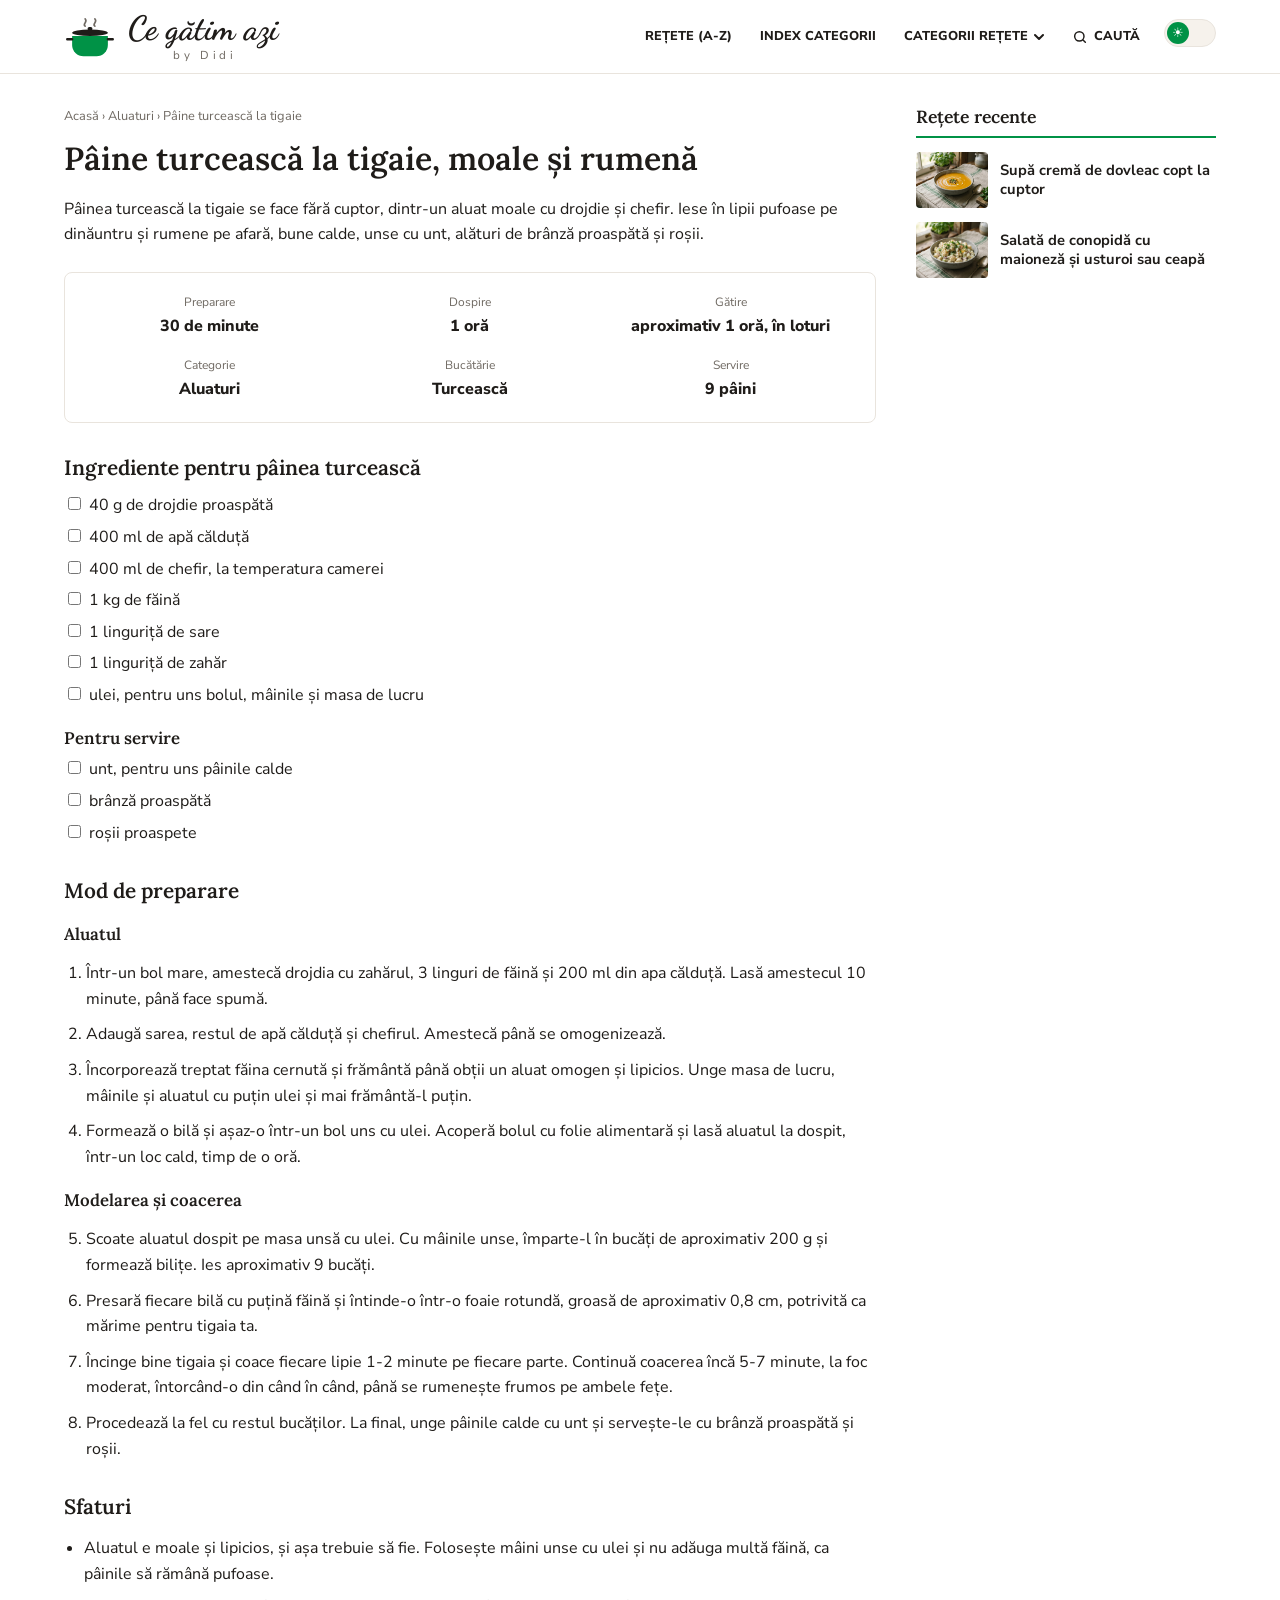
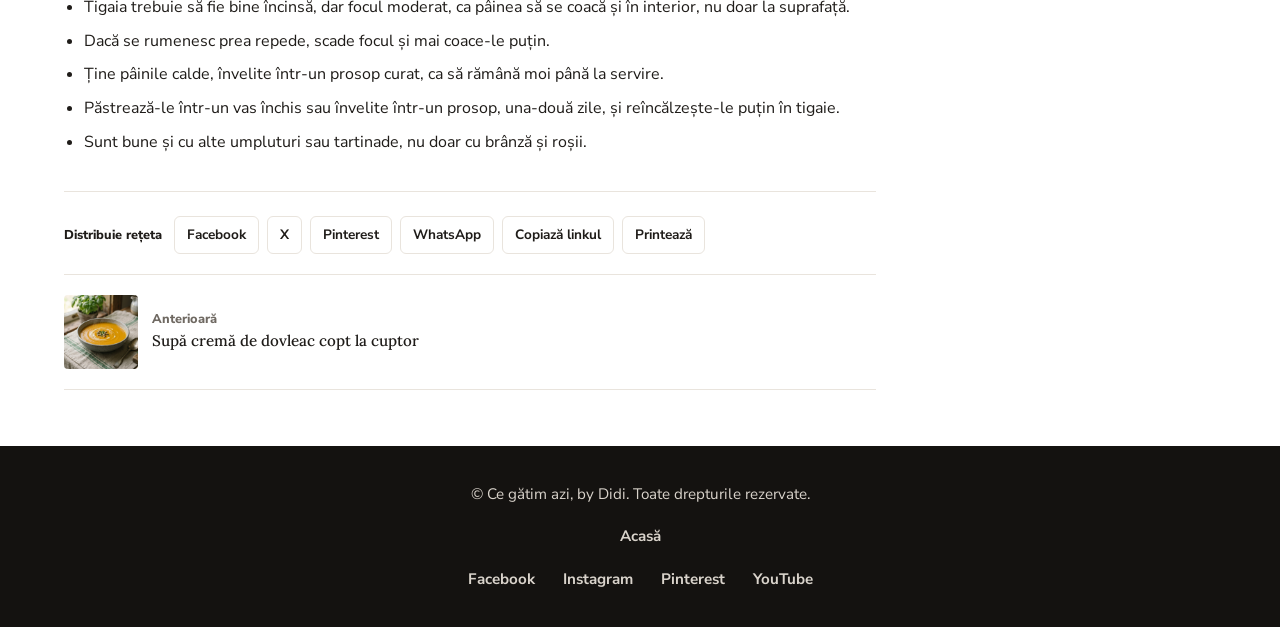
==== paine-turceasca-la-tigaie.html @ 715962a1 "Add files via upload" ====
<!DOCTYPE html>
<html lang="ro">
<head>
<meta charset="utf-8">
<meta name="viewport" content="width=device-width, initial-scale=1, viewport-fit=cover">
<title>Pâine turcească la tigaie, moale și rumenă, by Didi</title>
<meta name="description" content="Pâine turcească la tigaie, din aluat cu drojdie și chefir: lipii moi, pufoase și rumene, fără cuptor, bune cu brânză proaspătă și roșii.">
<link rel="canonical" href="https://didiyum.github.io/paine-turceasca-la-tigaie">
<meta property="og:type" content="article">
<meta property="og:title" content="Pâine turcească la tigaie, moale și rumenă">
<meta property="og:description" content="Pâine turcească la tigaie, din aluat cu drojdie și chefir: lipii moi, pufoase și rumene, fără cuptor, bune cu brânză proaspătă și roșii.">
<meta property="og:image" content="https://didiyum.github.io/img/paine-turceasca-la-tigaie.jpg">
<meta property="og:url" content="https://didiyum.github.io/paine-turceasca-la-tigaie">
<script type="application/ld+json">{"@context": "https://schema.org", "@type": "Recipe", "name": "Pâine turcească la tigaie, moale și rumenă", "image": ["https://didiyum.github.io/img/paine-turceasca-la-tigaie.jpg", "https://didiyum.github.io/img/aluat-de-paine-dospit.jpg", "https://didiyum.github.io/img/paine-turceasca-cu-branza-si-rosii.jpg"], "description": "Pâine turcească la tigaie, din aluat cu drojdie și chefir: lipii moi, pufoase și rumene, fără cuptor, bune cu brânză proaspătă și roșii.", "prepTime": "PT30M", "cookTime": "PT1H", "totalTime": "PT2H30M", "recipeYield": "9 pâini", "recipeCategory": "Aluaturi", "recipeCuisine": "Turcească", "recipeIngredient": ["40 g de drojdie proaspătă", "400 ml de apă călduță", "400 ml de chefir, la temperatura camerei", "1 kg de făină", "1 linguriță de sare", "1 linguriță de zahăr", "ulei, pentru uns bolul, mâinile și masa de lucru"], "recipeInstructions": [{"@type": "HowToStep", "text": "Într-un bol mare, amestecă drojdia cu zahărul, 3 linguri de făină și 200 ml din apa călduță. Lasă amestecul 10 minute, până face spumă."}, {"@type": "HowToStep", "text": "Adaugă sarea, restul de apă călduță și chefirul. Amestecă până se omogenizează."}, {"@type": "HowToStep", "text": "Încorporează treptat făina cernută și frământă până obții un aluat omogen și lipicios. Unge masa de lucru, mâinile și aluatul cu puțin ulei și mai frământă-l puțin."}, {"@type": "HowToStep", "text": "Formează o bilă și așaz-o într-un bol uns cu ulei. Acoperă bolul cu folie alimentară și lasă aluatul la dospit, într-un loc cald, timp de o oră."}, {"@type": "HowToStep", "text": "Scoate aluatul dospit pe masa unsă cu ulei. Cu mâinile unse, împarte-l în bucăți de aproximativ 200 g și formează bilițe. Ies aproximativ 9 bucăți."}, {"@type": "HowToStep", "text": "Presară fiecare bilă cu puțină făină și întinde-o într-o foaie rotundă, groasă de aproximativ 0,8 cm, potrivită ca mărime pentru tigaia ta."}, {"@type": "HowToStep", "text": "Încinge bine tigaia și coace fiecare lipie 1-2 minute pe fiecare parte. Continuă coacerea încă 5-7 minute, la foc moderat, întorcând-o din când în când, până se rumenește frumos pe ambele fețe."}, {"@type": "HowToStep", "text": "Procedează la fel cu restul bucăților. La final, unge pâinile calde cu unt și servește-le cu brânză proaspătă și roșii."}]}</script>
<!-- Google Analytics (GA4): la publicarea pe GitHub înlocuiește G-XXXXXXXXXX cu ID-ul tău și scoate comentariul.
<script async src="https://www.googletagmanager.com/gtag/js?id=G-XXXXXXXXXX"></script>
<script>window.dataLayer=window.dataLayer||[];function gtag(){dataLayer.push(arguments)}gtag('js',new Date());gtag('config','G-XXXXXXXXXX');</script>
-->
<script>try{var t=localStorage.getItem("theme");if(t)document.documentElement.setAttribute("data-theme",t)}catch(e){}</script>
<link rel="preconnect" href="https://fonts.googleapis.com">
<link rel="preconnect" href="https://fonts.gstatic.com" crossorigin>
<link href="https://fonts.googleapis.com/css2?family=Dancing+Script:wght@700&family=Lora:wght@500;600&family=Nunito+Sans:wght@400;700;800&display=swap" rel="stylesheet">
<link rel="stylesheet" href="/style.css">
</head>
<body data-slug="paine-turceasca-la-tigaie">
<header class="site-header">
  <div class="bar">
    <a class="brand" href="/" aria-label="Ce gătim azi, by Didi – acasă">
      <svg class="pot" viewBox="0 0 64 56" aria-hidden="true"><path d="M26 15c-4-3 4-5 0-9M38 15c-4-3 4-5 0-9" fill="none" stroke="var(--muted)" stroke-width="2" stroke-linecap="round"/><rect x="29" y="16" width="6" height="4" rx="2" fill="var(--ink)"/><ellipse cx="32" cy="23" rx="22" ry="4" fill="var(--ink)"/><path d="M10 27h44v11a14 14 0 0 1-14 14H24A14 14 0 0 1 10 38z" fill="var(--pot)"/><path d="M10 31H4M54 31h6" stroke="var(--ink)" stroke-width="3" stroke-linecap="round"/></svg>
      <span class="brand-text"><span class="brand-title">Ce gătim azi</span><span class="brand-by">by Didi</span></span>
    </a>
    <button class="menu-btn" id="menuBtn" aria-expanded="false" aria-controls="nav" aria-label="Deschide meniul"><svg viewBox="0 0 24 24" fill="none" stroke="currentColor" stroke-width="2" stroke-linecap="round"><path d="M4 7h16M4 12h16M4 17h16"/></svg></button>
    <nav class="nav" id="nav" aria-label="Meniu principal">
      <ul>
        <li><a href="/">Rețete (A-Z)</a></li>
        <li><a href="/">Index categorii</a></li>
        <li class="has-sub">
          <button class="link" id="catBtn" aria-expanded="false" aria-controls="catSub">Categorii rețete <svg class="chev" viewBox="0 0 10 10" fill="none" stroke="currentColor" stroke-width="2" stroke-linecap="round" stroke-linejoin="round"><path d="M1 3l4 4 4-4"/></svg></button>
          <div class="sub" id="catSub"><a href="/">Supe și ciorbe</a><a href="/">Fel principal</a><a href="/">Garnituri</a><a href="/">Salate</a><a href="/">Deserturi</a><a href="/">Aluaturi</a></div>
        </li>
        <li><button class="link search-btn" id="searchBtn" aria-expanded="false" aria-controls="searchRow"><svg viewBox="0 0 24 24" fill="none" stroke="currentColor" stroke-width="2.2" stroke-linecap="round"><circle cx="11" cy="11" r="7"/><path d="M20 20l-3.5-3.5"/></svg>Caută</button></li>
        <li><button class="theme-btn" id="themeBtn" type="button" role="switch" aria-checked="false" aria-label="Mod întunecat"><span class="knob">☀</span></button></li>
      </ul>
    </nav>
  </div>
  <div class="search-row" id="searchRow"><form role="search" id="searchForm"><input type="search" id="q" placeholder="Caută o rețetă, de exemplu sarmale" aria-label="Caută o rețetă"><button type="submit">Caută</button></form></div>
</header>
<div class="wrap" id="wrap">
<article class="post">
    <div>
      <div class="crumbs"><a href="/">Acasă</a> &rsaquo; <a href="/">Aluaturi</a> &rsaquo; Pâine turcească la tigaie</div>
      <h1>Pâine turcească la tigaie, moale și rumenă</h1>
      <figure><img src="/img/paine-turceasca-la-tigaie.jpg" fetchpriority="high" alt="Grămadă de pâini turcești rumene, coapte la tigaie, pe o farfurie" onerror="this.parentNode.hidden=true"></figure>
      <p>Pâinea turcească la tigaie se face fără cuptor, dintr-un aluat moale cu drojdie și chefir. Iese în lipii pufoase pe dinăuntru și rumene pe afară, bune calde, unse cu unt, alături de brânză proaspătă și roșii.</p>
      <dl class="facts">
        <div><dt>Preparare</dt><dd>30 de minute</dd></div><div><dt>Dospire</dt><dd>1 oră</dd></div><div><dt>Gătire</dt><dd>aproximativ 1 oră, în loturi</dd></div>
        <div><dt>Categorie</dt><dd>Aluaturi</dd></div><div><dt>Bucătărie</dt><dd>Turcească</dd></div><div><dt>Servire</dt><dd>9 pâini</dd></div>
      </dl>
      <h2>Ingrediente pentru pâinea turcească</h2>
      <ul class="ing">
        <li><label><input type="checkbox"><span>40 g de drojdie proaspătă</span></label></li>
        <li><label><input type="checkbox"><span>400 ml de apă călduță</span></label></li>
        <li><label><input type="checkbox"><span>400 ml de chefir, la temperatura camerei</span></label></li>
        <li><label><input type="checkbox"><span>1 kg de făină</span></label></li>
        <li><label><input type="checkbox"><span>1 linguriță de sare</span></label></li>
        <li><label><input type="checkbox"><span>1 linguriță de zahăr</span></label></li>
        <li><label><input type="checkbox"><span>ulei, pentru uns bolul, mâinile și masa de lucru</span></label></li>
      </ul>
      <h3>Pentru servire</h3>
      <ul class="ing">
        <li><label><input type="checkbox"><span>unt, pentru uns pâinile calde</span></label></li>
        <li><label><input type="checkbox"><span>brânză proaspătă</span></label></li>
        <li><label><input type="checkbox"><span>roșii proaspete</span></label></li>
      </ul>
      <h2>Mod de preparare</h2>
      <h3>Aluatul</h3>
      <ol class="steps">
        <li>Într-un bol mare, amestecă drojdia cu zahărul, 3 linguri de făină și 200 ml din apa călduță. Lasă amestecul 10 minute, până face spumă.</li>
        <li>Adaugă sarea, restul de apă călduță și chefirul. Amestecă până se omogenizează.</li>
        <li>Încorporează treptat făina cernută și frământă până obții un aluat omogen și lipicios. Unge masa de lucru, mâinile și aluatul cu puțin ulei și mai frământă-l puțin.</li>
        <li>Formează o bilă și așaz-o într-un bol uns cu ulei. Acoperă bolul cu folie alimentară și lasă aluatul la dospit, într-un loc cald, timp de o oră.</li>
      </ol>
      <figure><img src="/img/aluat-de-paine-dospit.jpg" loading="lazy" alt="Aluat dospit, neted și bombat, într-un bol ceramic" onerror="this.parentNode.hidden=true"></figure>
      <h3>Modelarea și coacerea</h3>
      <ol class="steps" start="5">
        <li>Scoate aluatul dospit pe masa unsă cu ulei. Cu mâinile unse, împarte-l în bucăți de aproximativ 200 g și formează bilițe. Ies aproximativ 9 bucăți.</li>
        <li>Presară fiecare bilă cu puțină făină și întinde-o într-o foaie rotundă, groasă de aproximativ 0,8 cm, potrivită ca mărime pentru tigaia ta.</li>
        <li>Încinge bine tigaia și coace fiecare lipie 1-2 minute pe fiecare parte. Continuă coacerea încă 5-7 minute, la foc moderat, întorcând-o din când în când, până se rumenește frumos pe ambele fețe.</li>
        <li>Procedează la fel cu restul bucăților. La final, unge pâinile calde cu unt și servește-le cu brânză proaspătă și roșii.</li>
      </ol>
      <figure><img src="/img/paine-turceasca-cu-branza-si-rosii.jpg" loading="lazy" alt="Pâine turcească ruptă în două, lângă brânză proaspătă și roșii tăiate" onerror="this.parentNode.hidden=true"></figure>
      <h2>Sfaturi</h2>
      <ul class="tips">
        <li>Aluatul e moale și lipicios, și așa trebuie să fie. Folosește mâini unse cu ulei și nu adăuga multă făină, ca pâinile să rămână pufoase.</li>
        <li>Tigaia trebuie să fie bine încinsă, dar focul moderat, ca pâinea să se coacă și în interior, nu doar la suprafață.</li>
        <li>Dacă se rumenesc prea repede, scade focul și mai coace-le puțin.</li>
        <li>Ține pâinile calde, învelite într-un prosop curat, ca să rămână moi până la servire.</li>
        <li>Păstrează-le într-un vas închis sau învelite într-un prosop, una-două zile, și reîncălzește-le puțin în tigaie.</li>
        <li>Sunt bune și cu alte umpluturi sau tartinade, nu doar cu brânză și roșii.</li>
      </ul>
      <div class="share share-end"><span>Distribuie rețeta</span><a class="btn" href="/" data-s="fb" target="_blank" rel="noopener">Facebook</a><a class="btn" href="/" data-s="x" target="_blank" rel="noopener">X</a><a class="btn" href="/" data-s="pin" target="_blank" rel="noopener">Pinterest</a><a class="btn" href="/" data-s="wa" target="_blank" rel="noopener">WhatsApp</a><button class="btn" type="button" id="copyBtn">Copiază linkul</button><button class="btn" type="button" onclick="window.print()">Printează</button></div>
      <nav class="pn" id="pn" aria-label="Alte rețete" hidden></nav>
    </div>
  </article>
<aside aria-label="Rețete recente"><h3>Rețete recente</h3><div id="recent"></div></aside>
</div>
<footer class="foot">
  <p>© Ce gătim azi, by Didi. Toate drepturile rezervate.</p>
  <nav aria-label="Linkuri footer"><a href="/">Acasă</a></nav>
  <nav class="social" aria-label="Rețele sociale"><a href="https://www.facebook.com/" target="_blank" rel="noopener">Facebook</a><a href="https://www.instagram.com/" target="_blank" rel="noopener">Instagram</a><a href="https://www.pinterest.com/" target="_blank" rel="noopener">Pinterest</a><a href="https://www.youtube.com/" target="_blank" rel="noopener">YouTube</a></nav>
</footer>
<script src="/recipes.js"></script>
<script src="/app.js" defer></script>
</body>
</html>
---- style.css ----
:root{--bg:#fff;--ink:#1f1c19;--muted:#6f6962;--line:#e9e4dd;--pot:#009246;--on-pot:#ffffff;--hover:#f6f2ec;--card:#f2f7f3;--foot:#141210;--footink:#d9d3cb;color-scheme:light;box-sizing:border-box;padding-top:env(safe-area-inset-top,0px);padding-bottom:env(safe-area-inset-bottom,0px)}
@media (prefers-color-scheme:dark){:root:not([data-theme="light"]){--bg:#171513;--ink:#f1ece5;--muted:#a39c93;--line:#2e2a26;--pot:#2fbf74;--on-pot:#0b1f14;--hover:#221f1c;--card:#211e1b;--foot:#0e0d0c;color-scheme:dark}}
:root[data-theme="dark"]{--bg:#171513;--ink:#f1ece5;--muted:#a39c93;--line:#2e2a26;--pot:#2fbf74;--on-pot:#0b1f14;--hover:#221f1c;--card:#211e1b;--foot:#0e0d0c;color-scheme:dark}
html{scroll-padding-top:env(safe-area-inset-top,0px)}
*,*::before,*::after{box-sizing:inherit}
body{margin:0;background:var(--bg);color:var(--ink);font-family:"Nunito Sans",system-ui,-apple-system,"Segoe UI",Roboto,sans-serif;line-height:1.6}
body::before{content:"";position:fixed;inset:0 0 auto;height:env(safe-area-inset-top,0px);background:var(--bg);z-index:10}
a{color:inherit}
:focus-visible{outline:2px solid var(--pot);outline-offset:2px}
.site-header{position:sticky;top:env(safe-area-inset-top,0px);z-index:20;background:var(--bg);border-bottom:1px solid var(--line)}
.bar{max-width:1200px;margin:0 auto;padding:12px 24px;display:flex;align-items:center;justify-content:space-between;gap:24px}
.brand{display:flex;align-items:center;gap:12px;text-decoration:none}
.pot{width:52px;height:auto;flex:none}
.brand-text{display:flex;flex-direction:column;align-items:center;line-height:1}
.brand-title{font-family:"Dancing Script","Brush Script MT",cursive;font-weight:700;font-size:2.1rem}
.brand-by{font-size:.72rem;letter-spacing:.32em;color:var(--muted);margin-top:4px;padding-left:.32em}
.nav{display:flex;align-items:center}
.nav ul{list-style:none;margin:0;padding:0;display:flex;align-items:center;gap:4px}
.nav a,.nav button.link{font:inherit;font-weight:800;font-size:.8rem;text-transform:uppercase;color:var(--ink);background:none;border:0;cursor:pointer;text-decoration:none;padding:10px 12px;border-radius:6px;display:inline-flex;align-items:center;gap:6px}
.nav a:hover,.nav button.link:hover{background:var(--hover)}
.chev{width:10px;height:10px}
[aria-expanded="true"]>.chev{transform:rotate(180deg)}
.has-sub{position:relative}
.sub{position:absolute;top:calc(100% + 6px);left:0;min-width:220px;background:var(--bg);border:1px solid var(--line);border-radius:8px;padding:6px;box-shadow:0 8px 24px rgba(0,0,0,.12);display:none}
.sub.open{display:block}
.sub a{display:flex;text-transform:none;font-weight:700;font-size:.95rem;width:100%}
.search-btn svg{width:16px;height:16px}
.theme-btn{position:relative;width:52px;height:28px;padding:0;margin-left:8px;border-radius:14px;border:1px solid var(--line);background:var(--hover);cursor:pointer}
.theme-btn .knob{position:absolute;top:2px;left:2px;width:22px;height:22px;border-radius:50%;background:var(--pot);color:var(--on-pot);font-size:13px;line-height:22px;text-align:center;transition:transform .15s ease}
.theme-btn[aria-checked="true"] .knob{transform:translateX(24px)}
@media (prefers-reduced-motion:reduce){.theme-btn .knob{transition:none}}
.menu-btn{display:none;background:none;border:1px solid var(--line);border-radius:8px;padding:9px 10px;cursor:pointer;color:var(--ink)}
.menu-btn svg{width:22px;height:22px;display:block}
.search-row{display:none;border-top:1px solid var(--line)}
.search-row.open{display:block}
.search-row form{max-width:1200px;margin:0 auto;padding:12px 24px;display:flex;gap:10px}
.search-row input{flex:1;font:inherit;padding:11px 14px;border:1px solid var(--line);border-radius:8px;background:var(--bg);color:var(--ink)}
.search-row button{font:inherit;font-weight:800;border:0;border-radius:8px;padding:0 18px;background:var(--pot);color:var(--on-pot);cursor:pointer}

.wrap{max-width:1200px;margin:0 auto;padding:32px 24px 56px;display:grid;grid-template-columns:minmax(0,1fr) 300px;gap:40px}
h1,h2,h3{font-family:Lora,Georgia,serif;font-weight:600;line-height:1.25}
.cards{display:flex;flex-direction:column;gap:28px}
.card{background:var(--card);border-radius:4px;overflow:hidden;text-decoration:none;display:block}
.ph{aspect-ratio:16/10;display:grid;place-items:center;font-size:4rem;background:linear-gradient(135deg,#cfeadb,#3fae76)}
.ph small{display:block;font-size:.8rem;color:#1f1c19;text-align:center;opacity:.7}
.card-body{padding:18px 22px 24px}
.cat{font-size:.8rem;color:var(--muted);margin:0}
.card h2{font-size:1.7rem;margin:4px 0 8px}
.card p.ex{margin:0;color:var(--muted)}
.pager{display:flex;gap:8px;justify-content:center;margin-top:8px}
.pager{margin-top:32px}
.pager button{font:inherit;font-weight:700;min-width:38px;padding:6px 12px;border:1px solid var(--line);background:var(--bg);color:var(--ink);border-radius:6px;cursor:pointer}
.pager button:hover:not(:disabled){background:var(--hover)}
.pager button[aria-current="page"]{background:var(--pot);color:var(--on-pot);border-color:var(--pot)}
.pager button:disabled{opacity:.4;cursor:default}
.cards[hidden]{display:none}

aside h3{font-size:1.1rem;margin:0 0 14px;padding-bottom:8px;border-bottom:2px solid var(--pot)}
.recent{display:flex;gap:12px;align-items:center;text-decoration:none;margin-bottom:14px}
.recent .t{width:72px;height:56px;flex:none;border-radius:4px;display:grid;place-items:center;font-size:1.6rem;background:linear-gradient(135deg,#cfeadb,#3fae76)}
.recent b{font-size:.92rem;line-height:1.3}

.wrap>main,.wrap>article{grid-column:1;min-width:0}aside{grid-column:2}
.hero{display:grid;grid-template-columns:1fr 1fr;gap:32px;align-items:stretch;border-top:1px solid var(--line);padding-top:36px;margin-top:48px}
.hero h2{font-size:1.7rem;margin:0 0 16px}
.hero p{max-width:62ch;margin:0 0 14px}
.hero .lead{font-size:1.15rem}
.hero svg{width:100%;height:100%;min-height:280px;display:block;border-radius:18px;overflow:hidden}
.hero .btn{padding:11px 20px;font-size:.95rem;margin-top:6px}
@media (max-width:900px){.hero{grid-template-columns:1fr}.hero svg{height:auto;min-height:0}aside{grid-column:1;grid-row:auto}}
.shot{aspect-ratio:3/2;background:var(--hover);border:1px dashed var(--line);border-radius:6px;display:grid;place-items:center;color:var(--muted);font-size:.9rem;text-align:center;padding:16px}
.shot.wide{aspect-ratio:16/10}
.post figure{margin:22px 0}
.post figcaption{font-size:.85rem;color:var(--muted);margin-top:6px}
.tips{padding-left:20px}.tips li{margin:8px 0}
.post figure img{width:100%;height:auto;display:block;border-radius:6px}
.ph.photo{display:block;background:none}.ph.photo img,.recent .t img{width:100%;height:100%;object-fit:cover;display:block}
.crumbs{font-size:.8rem;color:var(--muted);margin-bottom:12px}
.crumbs a{text-decoration:none}
.post h1{font-size:2rem;margin:0 0 18px}
.share{display:flex;flex-wrap:wrap;align-items:center;gap:8px;margin:18px 0}
.share span{font-weight:800;font-size:.8rem;margin-right:4px}
.btn{font:inherit;font-weight:700;font-size:.85rem;border:1px solid var(--line);background:var(--bg);color:var(--ink);padding:7px 12px;border-radius:6px;cursor:pointer}
.btn:hover{background:var(--hover)}
.btn.main{background:var(--pot);border-color:var(--pot);color:var(--on-pot)}
a.btn{text-decoration:none;display:inline-block}
.share-end{border-top:1px solid var(--line);padding-top:24px;margin-top:36px}
.pn{display:flex;justify-content:space-between;gap:16px;border-top:1px solid var(--line);border-bottom:1px solid var(--line);padding:20px 0;margin-top:20px}
.pn a{display:flex;align-items:center;gap:14px;text-decoration:none;min-width:0;flex:1}
.pn .nx{justify-content:flex-end;text-align:right}
.pn small{display:block;font-size:.8rem;color:var(--muted);font-weight:800}
.pn b{font-family:Lora,Georgia,serif;font-weight:500;font-size:.95rem;line-height:1.3}
.pn .t{width:74px;height:74px;flex:none;border-radius:4px;display:grid;place-items:center;font-size:1.8rem;background:linear-gradient(135deg,#cfeadb,#3fae76)}
@media (max-width:560px){.pn{flex-direction:column}.pn .nx{justify-content:flex-start;text-align:left;flex-direction:row-reverse}}
.facts{display:grid;grid-template-columns:repeat(3,1fr);gap:16px 12px;border:1px solid var(--line);border-radius:8px;padding:20px;margin:24px 0;text-align:center}
.facts dt{font-size:.75rem;color:var(--muted)}
.facts dd{margin:2px 0 0;font-weight:800}
.post h2{font-size:1.3rem;margin:32px 0 12px}
.post h3{font-size:1.05rem;margin:20px 0 8px}
.ing{list-style:none;padding:0;margin:0}
.ing li{margin:6px 0}
.ing input{margin-right:8px;accent-color:var(--pot)}
.ing input:checked+span{text-decoration:line-through;color:var(--muted)}
.steps{padding-left:22px}.steps li{margin:10px 0}
.nutri{border:1px solid var(--line);border-radius:6px;padding:12px 16px;font-size:.9rem;color:var(--muted)}

.foot{background:var(--foot);color:var(--footink);text-align:center;padding:36px 24px calc(36px + env(safe-area-inset-bottom,0px))}
.foot p{margin:0 0 18px;font-size:.95rem}
.foot nav{display:flex;flex-wrap:wrap;justify-content:center;gap:12px 28px;margin-bottom:18px}
.foot nav a{font-weight:700;text-decoration:none;font-size:.95rem}
.foot nav a:hover{color:var(--pot)}
.foot .social{margin-bottom:0}

@media (max-width:900px){
.menu-btn{display:block}
.nav{display:none;position:absolute;left:0;right:0;top:100%;background:var(--bg);border-bottom:1px solid var(--line);padding:8px 16px 16px;flex-direction:column;align-items:stretch}
.nav.open{display:flex}.nav ul{flex-direction:column;align-items:stretch}
.nav a,.nav button.link{width:100%;justify-content:space-between;padding:14px 10px}
.sub{position:static;box-shadow:none;border:0;padding:0 0 0 12px}
.brand-title{font-size:1.8rem}.pot{width:44px}
.wrap{grid-template-columns:1fr}
.facts{grid-template-columns:repeat(2,1fr)}
}
@media print{.site-header,.foot,aside,.share,.pn{display:none}.wrap{display:block}}

.resinfo{font-weight:700;margin:0 0 20px}
.pn[hidden],.pager[hidden]{display:none}
.pn .t,.recent .t{overflow:hidden}
.pn .t img{width:100%;height:100%;object-fit:cover;display:block}
[hidden]{display:none!important}
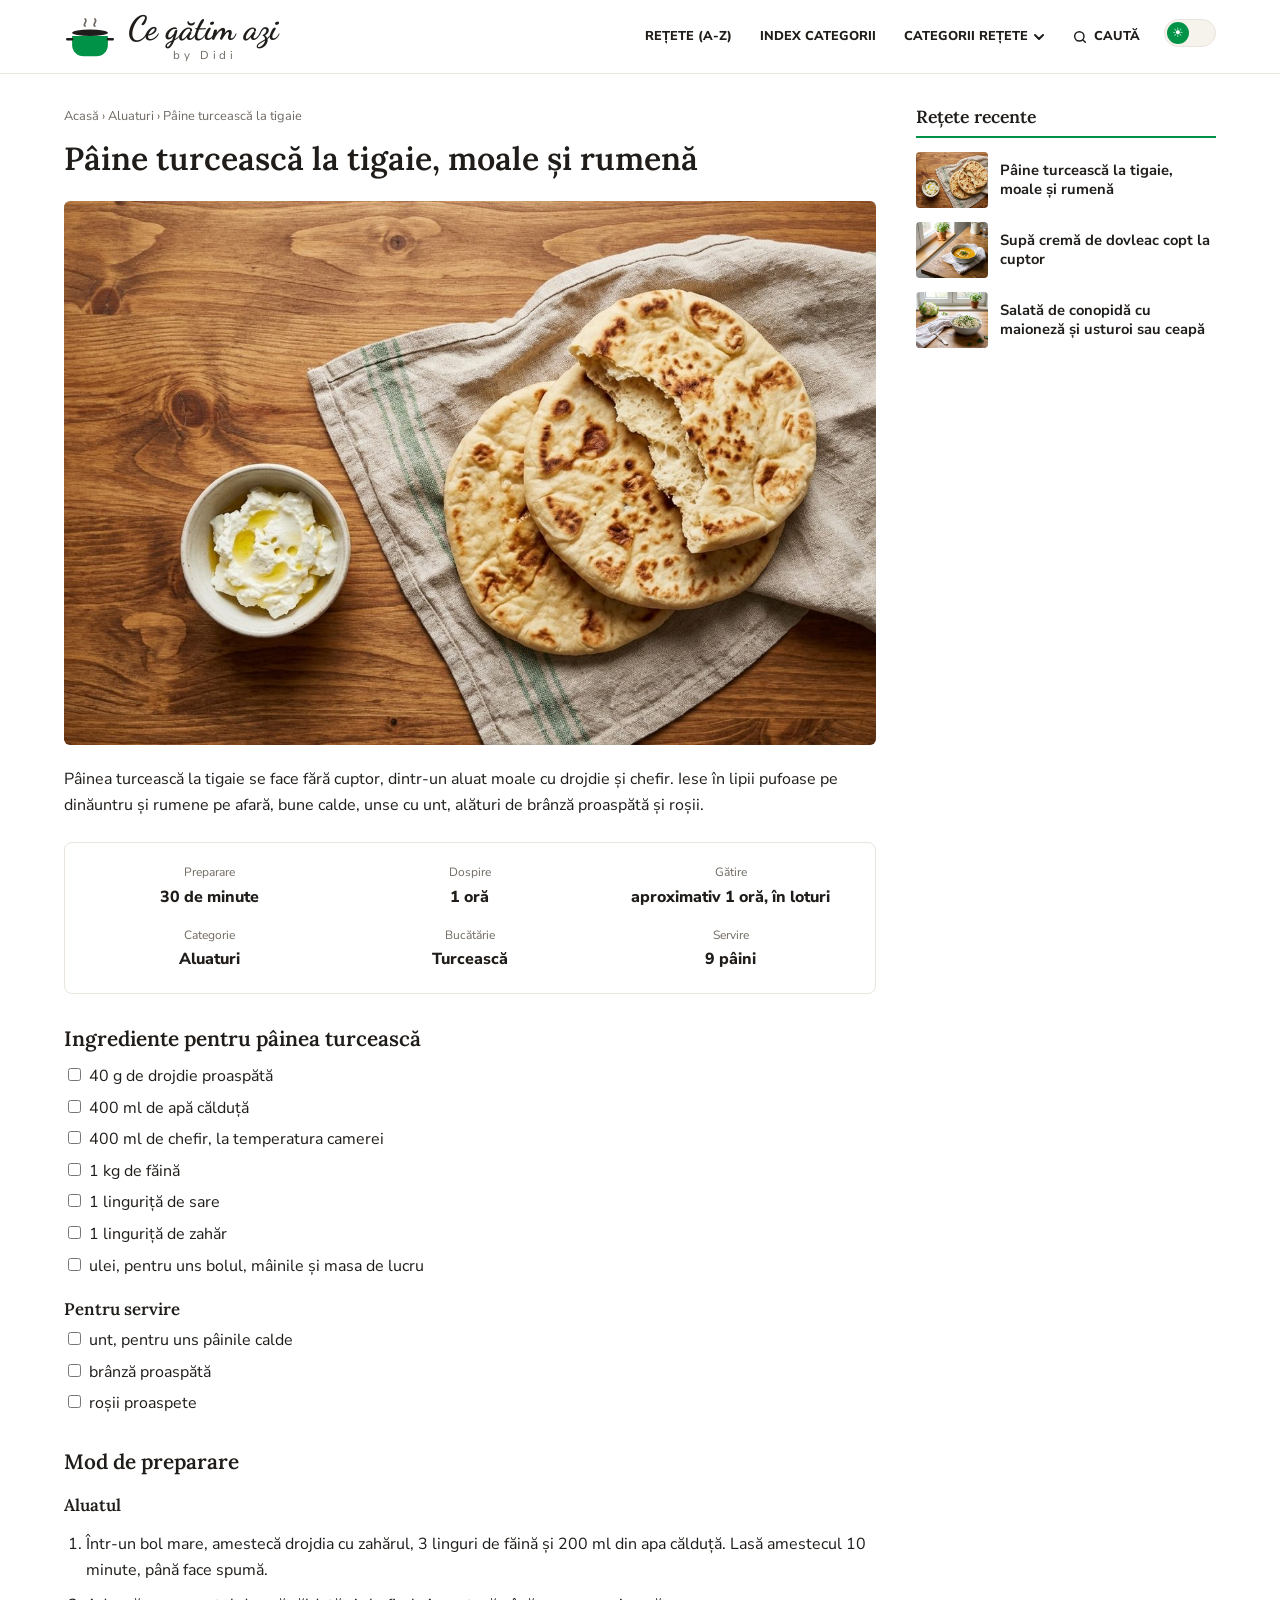
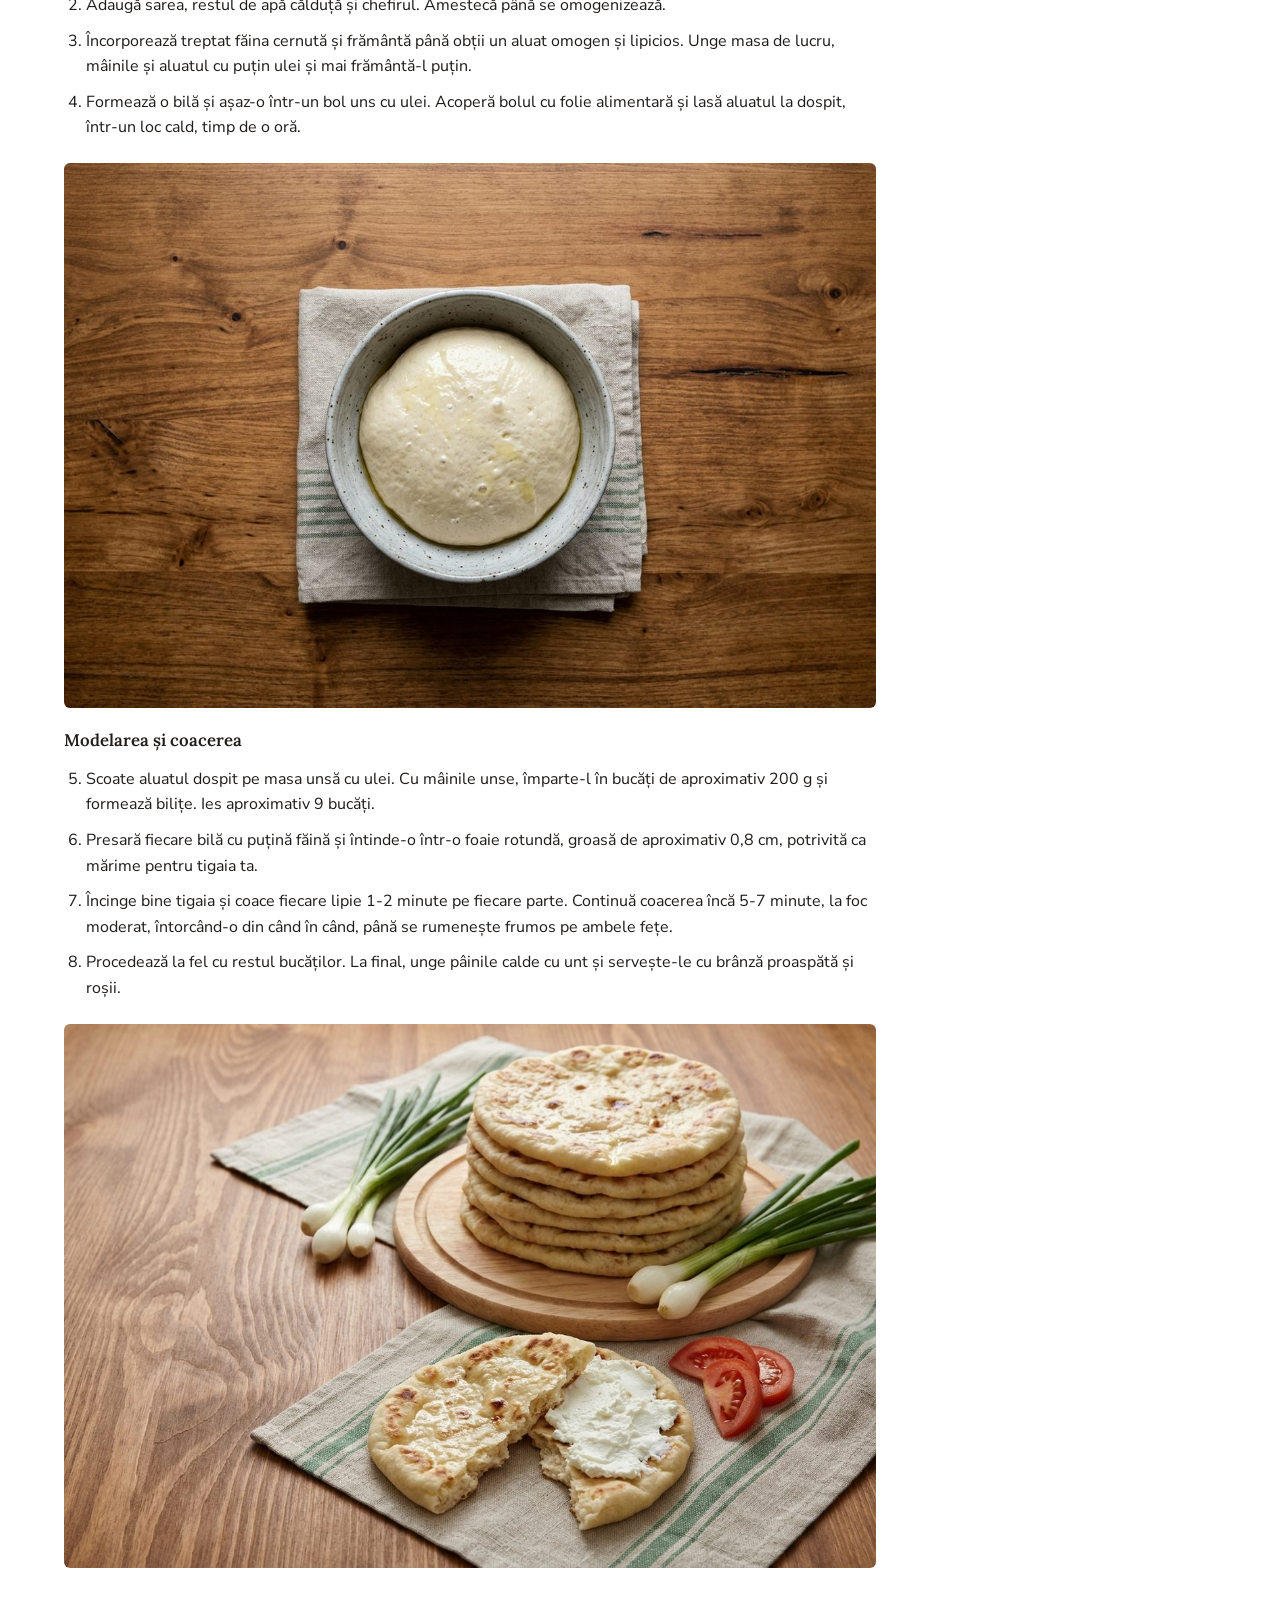
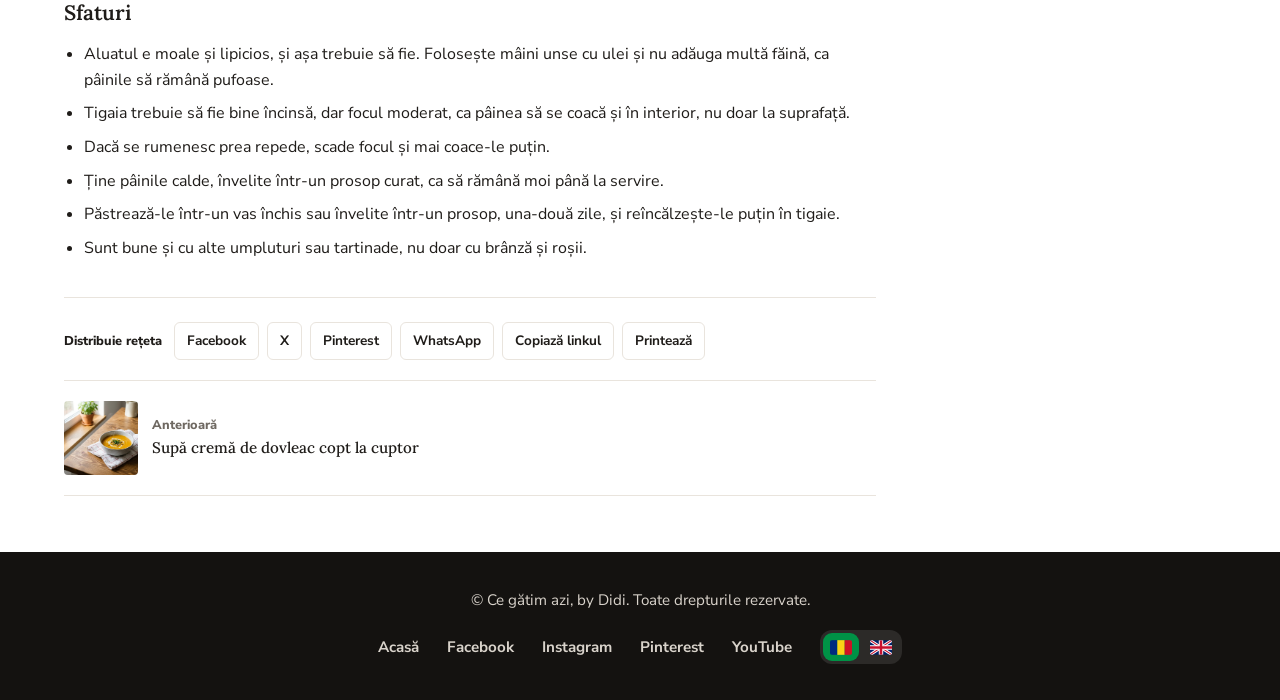
==== commit 197aeb63: "Add files via upload" ====
--- a/paine-turceasca-la-tigaie.html
+++ b/paine-turceasca-la-tigaie.html
@@ -9,13 +9,12 @@
 <meta property="og:type" content="article">
 <meta property="og:title" content="Pâine turcească la tigaie, moale și rumenă">
 <meta property="og:description" content="Pâine turcească la tigaie, din aluat cu drojdie și chefir: lipii moi, pufoase și rumene, fără cuptor, bune cu brânză proaspătă și roșii.">
-<meta property="og:image" content="https://didiyum.github.io/img/paine-turceasca-la-tigaie.jpg">
+<meta property="og:image" content="https://didiyum.github.io/img/paine-turceasca-la-tigaie/paine-turceasca-la-tigaie.jpg">
 <meta property="og:url" content="https://didiyum.github.io/paine-turceasca-la-tigaie">
-<script type="application/ld+json">{"@context": "https://schema.org", "@type": "Recipe", "name": "Pâine turcească la tigaie, moale și rumenă", "image": ["https://didiyum.github.io/img/paine-turceasca-la-tigaie.jpg", "https://didiyum.github.io/img/aluat-de-paine-dospit.jpg", "https://didiyum.github.io/img/paine-turceasca-cu-branza-si-rosii.jpg"], "description": "Pâine turcească la tigaie, din aluat cu drojdie și chefir: lipii moi, pufoase și rumene, fără cuptor, bune cu brânză proaspătă și roșii.", "prepTime": "PT30M", "cookTime": "PT1H", "totalTime": "PT2H30M", "recipeYield": "9 pâini", "recipeCategory": "Aluaturi", "recipeCuisine": "Turcească", "recipeIngredient": ["40 g de drojdie proaspătă", "400 ml de apă călduță", "400 ml de chefir, la temperatura camerei", "1 kg de făină", "1 linguriță de sare", "1 linguriță de zahăr", "ulei, pentru uns bolul, mâinile și masa de lucru"], "recipeInstructions": [{"@type": "HowToStep", "text": "Într-un bol mare, amestecă drojdia cu zahărul, 3 linguri de făină și 200 ml din apa călduță. Lasă amestecul 10 minute, până face spumă."}, {"@type": "HowToStep", "text": "Adaugă sarea, restul de apă călduță și chefirul. Amestecă până se omogenizează."}, {"@type": "HowToStep", "text": "Încorporează treptat făina cernută și frământă până obții un aluat omogen și lipicios. Unge masa de lucru, mâinile și aluatul cu puțin ulei și mai frământă-l puțin."}, {"@type": "HowToStep", "text": "Formează o bilă și așaz-o într-un bol uns cu ulei. Acoperă bolul cu folie alimentară și lasă aluatul la dospit, într-un loc cald, timp de o oră."}, {"@type": "HowToStep", "text": "Scoate aluatul dospit pe masa unsă cu ulei. Cu mâinile unse, împarte-l în bucăți de aproximativ 200 g și formează bilițe. Ies aproximativ 9 bucăți."}, {"@type": "HowToStep", "text": "Presară fiecare bilă cu puțină făină și întinde-o într-o foaie rotundă, groasă de aproximativ 0,8 cm, potrivită ca mărime pentru tigaia ta."}, {"@type": "HowToStep", "text": "Încinge bine tigaia și coace fiecare lipie 1-2 minute pe fiecare parte. Continuă coacerea încă 5-7 minute, la foc moderat, întorcând-o din când în când, până se rumenește frumos pe ambele fețe."}, {"@type": "HowToStep", "text": "Procedează la fel cu restul bucăților. La final, unge pâinile calde cu unt și servește-le cu brânză proaspătă și roșii."}]}</script>
-<!-- Google Analytics (GA4): la publicarea pe GitHub înlocuiește G-XXXXXXXXXX cu ID-ul tău și scoate comentariul.
-<script async src="https://www.googletagmanager.com/gtag/js?id=G-XXXXXXXXXX"></script>
-<script>window.dataLayer=window.dataLayer||[];function gtag(){dataLayer.push(arguments)}gtag('js',new Date());gtag('config','G-XXXXXXXXXX');</script>
--->
+<script type="application/ld+json">{"@context": "https://schema.org", "@type": "Recipe", "name": "Pâine turcească la tigaie, moale și rumenă", "image": ["https://didiyum.github.io/img/paine-turceasca-la-tigaie/paine-turceasca-la-tigaie.jpg", "https://didiyum.github.io/img/paine-turceasca-la-tigaie/aluat-de-paine-dospit.jpg", "https://didiyum.github.io/img/paine-turceasca-la-tigaie/paine-turceasca-cu-branza-si-rosii.jpg"], "description": "Pâine turcească la tigaie, din aluat cu drojdie și chefir: lipii moi, pufoase și rumene, fără cuptor, bune cu brânză proaspătă și roșii.", "prepTime": "PT30M", "cookTime": "PT1H", "totalTime": "PT2H30M", "recipeYield": "9 pâini", "recipeCategory": "Aluaturi", "recipeCuisine": "Turcească", "recipeIngredient": ["40 g de drojdie proaspătă", "400 ml de apă călduță", "400 ml de chefir, la temperatura camerei", "1 kg de făină", "1 linguriță de sare", "1 linguriță de zahăr", "ulei, pentru uns bolul, mâinile și masa de lucru"], "recipeInstructions": [{"@type": "HowToStep", "text": "Într-un bol mare, amestecă drojdia cu zahărul, 3 linguri de făină și 200 ml din apa călduță. Lasă amestecul 10 minute, până face spumă."}, {"@type": "HowToStep", "text": "Adaugă sarea, restul de apă călduță și chefirul. Amestecă până se omogenizează."}, {"@type": "HowToStep", "text": "Încorporează treptat făina cernută și frământă până obții un aluat omogen și lipicios. Unge masa de lucru, mâinile și aluatul cu puțin ulei și mai frământă-l puțin."}, {"@type": "HowToStep", "text": "Formează o bilă și așaz-o într-un bol uns cu ulei. Acoperă bolul cu folie alimentară și lasă aluatul la dospit, într-un loc cald, timp de o oră."}, {"@type": "HowToStep", "text": "Scoate aluatul dospit pe masa unsă cu ulei. Cu mâinile unse, împarte-l în bucăți de aproximativ 200 g și formează bilițe. Ies aproximativ 9 bucăți."}, {"@type": "HowToStep", "text": "Presară fiecare bilă cu puțină făină și întinde-o într-o foaie rotundă, groasă de aproximativ 0,8 cm, potrivită ca mărime pentru tigaia ta."}, {"@type": "HowToStep", "text": "Încinge bine tigaia și coace fiecare lipie 1-2 minute pe fiecare parte. Continuă coacerea încă 5-7 minute, la foc moderat, întorcând-o din când în când, până se rumenește frumos pe ambele fețe."}, {"@type": "HowToStep", "text": "Procedează la fel cu restul bucăților. La final, unge pâinile calde cu unt și servește-le cu brânză proaspătă și roșii."}]}</script>
+<!-- Google Analytics (GA4) -->
+<script async src="https://www.googletagmanager.com/gtag/js?id=G-481FJ2Q2J7"></script>
+<script>window.dataLayer=window.dataLayer||[];function gtag(){dataLayer.push(arguments)}gtag('js',new Date());gtag('config','G-481FJ2Q2J7');</script>
 <script>try{var t=localStorage.getItem("theme");if(t)document.documentElement.setAttribute("data-theme",t)}catch(e){}</script>
 <link rel="preconnect" href="https://fonts.googleapis.com">
 <link rel="preconnect" href="https://fonts.gstatic.com" crossorigin>
@@ -26,7 +25,7 @@
 <header class="site-header">
   <div class="bar">
     <a class="brand" href="/" aria-label="Ce gătim azi, by Didi – acasă">
-      <svg class="pot" viewBox="0 0 64 56" aria-hidden="true"><path d="M26 15c-4-3 4-5 0-9M38 15c-4-3 4-5 0-9" fill="none" stroke="var(--muted)" stroke-width="2" stroke-linecap="round"/><rect x="29" y="16" width="6" height="4" rx="2" fill="var(--ink)"/><ellipse cx="32" cy="23" rx="22" ry="4" fill="var(--ink)"/><path d="M10 27h44v11a14 14 0 0 1-14 14H24A14 14 0 0 1 10 38z" fill="var(--pot)"/><path d="M10 31H4M54 31h6" stroke="var(--ink)" stroke-width="3" stroke-linecap="round"/></svg>
+      <svg class="pot" viewBox="0 0 64 56" aria-hidden="true"><path d="M26 15c-4-3 4-5 0-9M38 15c-4-3 4-5 0-9" fill="none" stroke="var(--muted)" stroke-width="2" stroke-linecap="round"/><rect x="29" y="16" rx="2" fill="var(--ink)"/><ellipse cx="32" cy="23" rx="22" ry="4" fill="var(--ink)"/><path d="M10 27h44v11a14 14 0 0 1-14 14H24A14 14 0 0 1 10 38z" fill="var(--pot)"/><path d="M10 31H4M54 31h6" stroke="var(--ink)" stroke-width="3" stroke-linecap="round"/></svg>
       <span class="brand-text"><span class="brand-title">Ce gătim azi</span><span class="brand-by">by Didi</span></span>
     </a>
     <button class="menu-btn" id="menuBtn" aria-expanded="false" aria-controls="nav" aria-label="Deschide meniul"><svg viewBox="0 0 24 24" fill="none" stroke="currentColor" stroke-width="2" stroke-linecap="round"><path d="M4 7h16M4 12h16M4 17h16"/></svg></button>
@@ -50,7 +49,7 @@
     <div>
       <div class="crumbs"><a href="/">Acasă</a> &rsaquo; <a href="/">Aluaturi</a> &rsaquo; Pâine turcească la tigaie</div>
       <h1>Pâine turcească la tigaie, moale și rumenă</h1>
-      <figure><img src="/img/paine-turceasca-la-tigaie.jpg" fetchpriority="high" alt="Grămadă de pâini turcești rumene, coapte la tigaie, pe o farfurie" onerror="this.parentNode.hidden=true"></figure>
+      <figure><img src="/img/paine-turceasca-la-tigaie/paine-turceasca-la-tigaie.jpg" width="1200" height="805" fetchpriority="high" alt="Pâini turcești coapte la tigaie, una ruptă în două, pe un prosop de in, lângă un bol cu brânză proaspătă" onerror="this.parentNode.hidden=true"></figure>
       <p>Pâinea turcească la tigaie se face fără cuptor, dintr-un aluat moale cu drojdie și chefir. Iese în lipii pufoase pe dinăuntru și rumene pe afară, bune calde, unse cu unt, alături de brânză proaspătă și roșii.</p>
       <dl class="facts">
         <div><dt>Preparare</dt><dd>30 de minute</dd></div><div><dt>Dospire</dt><dd>1 oră</dd></div><div><dt>Gătire</dt><dd>aproximativ 1 oră, în loturi</dd></div>
@@ -80,7 +79,7 @@
         <li>Încorporează treptat făina cernută și frământă până obții un aluat omogen și lipicios. Unge masa de lucru, mâinile și aluatul cu puțin ulei și mai frământă-l puțin.</li>
         <li>Formează o bilă și așaz-o într-un bol uns cu ulei. Acoperă bolul cu folie alimentară și lasă aluatul la dospit, într-un loc cald, timp de o oră.</li>
       </ol>
-      <figure><img src="/img/aluat-de-paine-dospit.jpg" loading="lazy" alt="Aluat dospit, neted și bombat, într-un bol ceramic" onerror="this.parentNode.hidden=true"></figure>
+      <figure><img src="/img/paine-turceasca-la-tigaie/aluat-de-paine-dospit.jpg" width="1200" height="805" loading="lazy" alt="Aluat dospit, neted și bombat, într-un bol ceramic așezat pe un prosop de in" onerror="this.parentNode.hidden=true"></figure>
       <h3>Modelarea și coacerea</h3>
       <ol class="steps" start="5">
         <li>Scoate aluatul dospit pe masa unsă cu ulei. Cu mâinile unse, împarte-l în bucăți de aproximativ 200 g și formează bilițe. Ies aproximativ 9 bucăți.</li>
@@ -88,7 +87,7 @@
         <li>Încinge bine tigaia și coace fiecare lipie 1-2 minute pe fiecare parte. Continuă coacerea încă 5-7 minute, la foc moderat, întorcând-o din când în când, până se rumenește frumos pe ambele fețe.</li>
         <li>Procedează la fel cu restul bucăților. La final, unge pâinile calde cu unt și servește-le cu brânză proaspătă și roșii.</li>
       </ol>
-      <figure><img src="/img/paine-turceasca-cu-branza-si-rosii.jpg" loading="lazy" alt="Pâine turcească ruptă în două, lângă brânză proaspătă și roșii tăiate" onerror="this.parentNode.hidden=true"></figure>
+      <figure><img src="/img/paine-turceasca-la-tigaie/paine-turceasca-cu-branza-si-rosii.jpg" width="1200" height="805" loading="lazy" alt="Teanc de pâini turcești pe un tocător rotund, ceapă verde și o pâine ruptă, unsă cu brânză, lângă roșii feliate" onerror="this.parentNode.hidden=true"></figure>
       <h2>Sfaturi</h2>
       <ul class="tips">
         <li>Aluatul e moale și lipicios, și așa trebuie să fie. Folosește mâini unse cu ulei și nu adăuga multă făină, ca pâinile să rămână pufoase.</li>
@@ -106,8 +105,7 @@
 </div>
 <footer class="foot">
   <p>© Ce gătim azi, by Didi. Toate drepturile rezervate.</p>
-  <nav aria-label="Linkuri footer"><a href="/">Acasă</a></nav>
-  <nav class="social" aria-label="Rețele sociale"><a href="https://www.facebook.com/" target="_blank" rel="noopener">Facebook</a><a href="https://www.instagram.com/" target="_blank" rel="noopener">Instagram</a><a href="https://www.pinterest.com/" target="_blank" rel="noopener">Pinterest</a><a href="https://www.youtube.com/" target="_blank" rel="noopener">YouTube</a></nav>
+  <nav class="foot-links" aria-label="Linkuri footer"><a href="/">Acasă</a><a href="https://www.facebook.com/" target="_blank" rel="noopener">Facebook</a><a href="https://www.instagram.com/" target="_blank" rel="noopener">Instagram</a><a href="https://www.pinterest.com/" target="_blank" rel="noopener">Pinterest</a><a href="https://www.youtube.com/" target="_blank" rel="noopener">YouTube</a><span class="lang" role="group" aria-label="Limba"><a id="langRo" href="/" class="on" title="Română" aria-label="Română" aria-current="true"><svg viewBox="0 0 3 2" aria-hidden="true"><rect width="1" height="2" fill="#002B7F"/><rect x="1" width="1" height="2" fill="#FCD116"/><rect x="2" width="1" height="2" fill="#CE1126"/></svg></a><a id="langEn" href="#" title="English (traducere automată Google)" aria-label="English" rel="nofollow"><svg viewBox="0 0 60 40" aria-hidden="true"><clipPath id="ukc"><rect width="60" height="40" rx="3"/></clipPath><g clip-path="url(#ukc)"><rect width="60" height="40" fill="#012169"/><path d="M0 0l60 40M60 0L0 40" stroke="#fff" stroke-width="8"/><path d="M0 0l60 40M60 0L0 40" stroke="#C8102E" stroke-width="3"/><path d="M30 0v40M0 20h60" stroke="#fff" stroke-width="12"/><path d="M30 0v40M0 20h60" stroke="#C8102E" stroke-width="7"/></g></svg></a></span></nav>
 </footer>
 <script src="/recipes.js"></script>
 <script src="/app.js" defer></script>
--- a/style.css
+++ b/style.css
@@ -128,3 +128,9 @@
 .pn .t,.recent .t{overflow:hidden}
 .pn .t img{width:100%;height:100%;object-fit:cover;display:block}
 [hidden]{display:none!important}
+
+.foot nav.foot-links{display:flex;flex-wrap:wrap;justify-content:center;align-items:center;gap:12px 28px;margin-bottom:0}
+.lang{display:inline-flex;gap:4px;padding:3px;border-radius:12px;background:rgba(255,255,255,.1)}
+.foot .lang a{display:inline-flex;align-items:center;justify-content:center;width:36px;height:28px;border-radius:9px;padding:0}
+.foot .lang a.on{background:var(--pot)}
+.lang svg{width:22px;height:15px;display:block;border-radius:2px}
